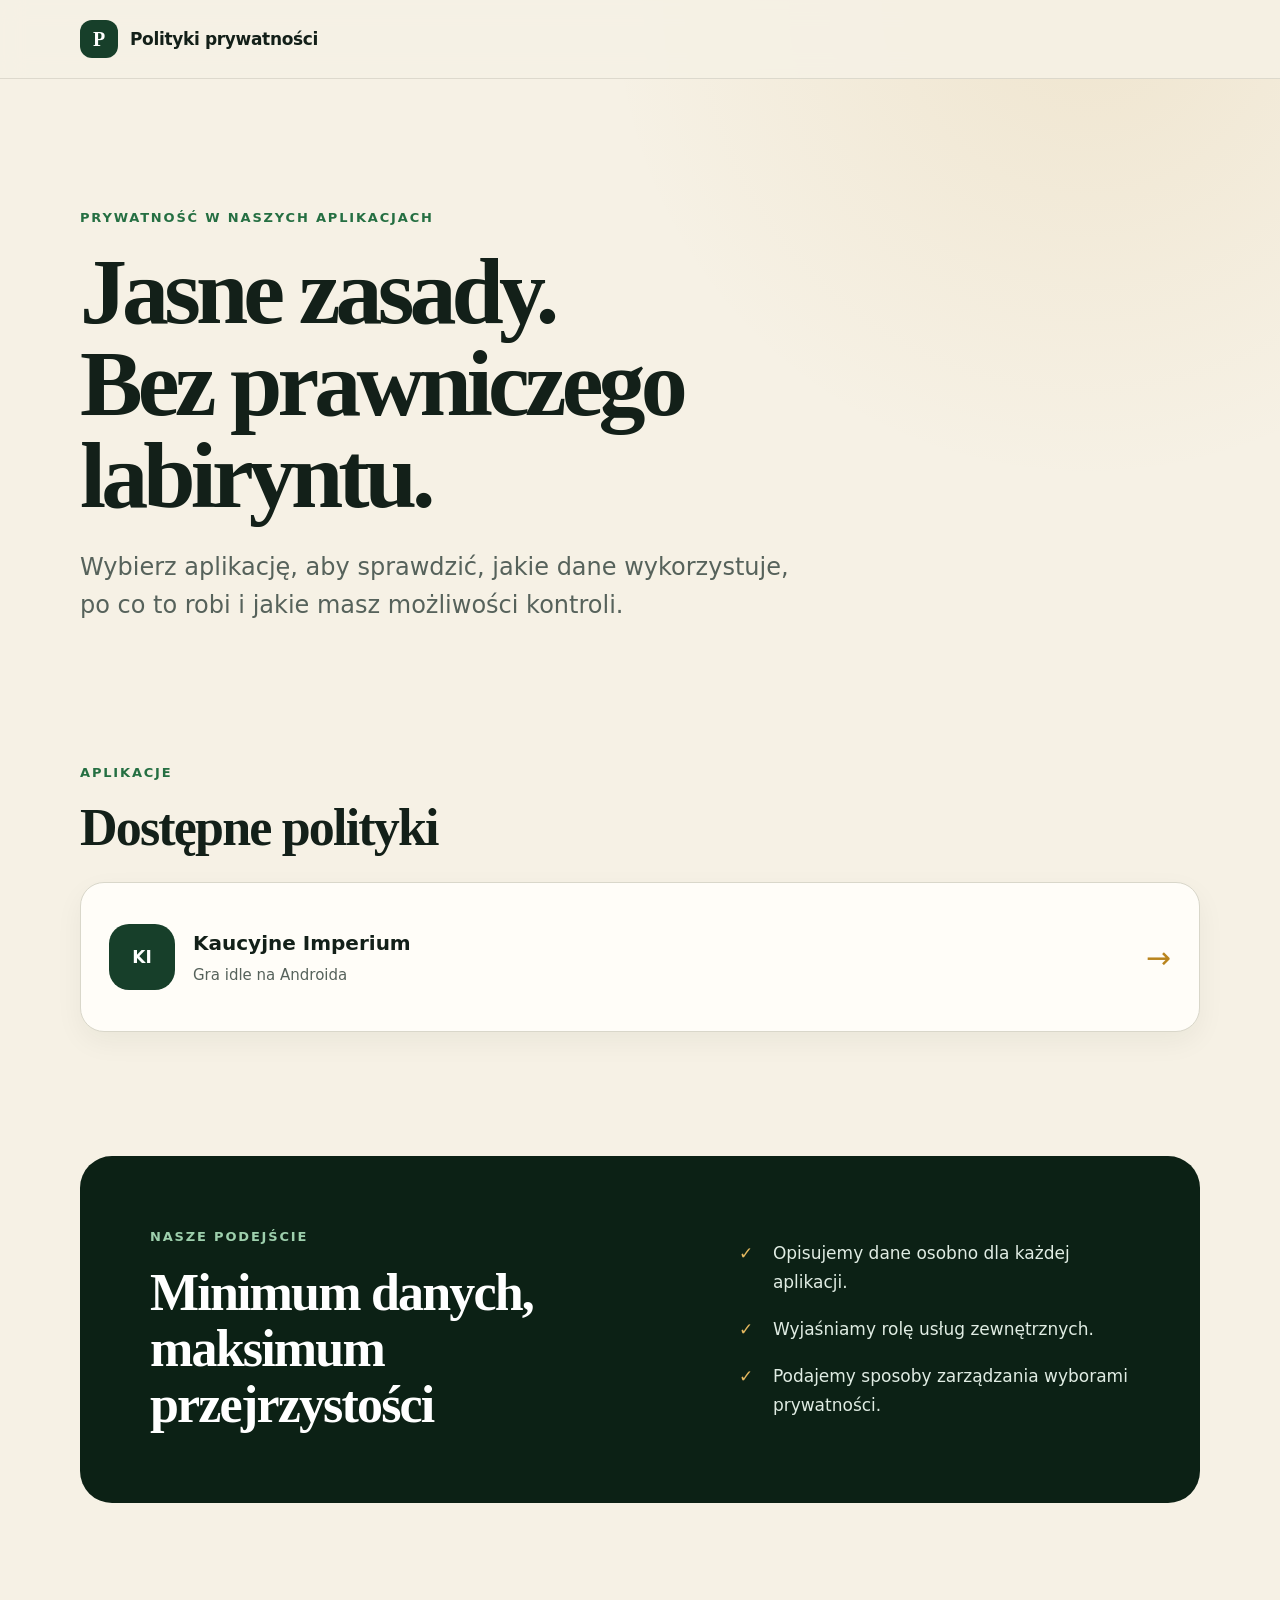
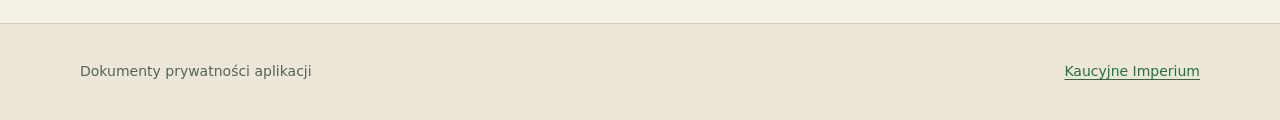
==== docs/index.html @ 93ff5a9f "Add files via upload" ====
<!doctype html>
<html lang="pl">
  <head>
    <meta charset="utf-8">
    <meta name="viewport" content="width=device-width, initial-scale=1">
    <meta name="color-scheme" content="light">
    <meta name="theme-color" content="#173f2a">
    <meta
      name="description"
      content="Polityki prywatności gier i aplikacji mobilnych wydawcy."
    >
    <title>Polityki prywatności aplikacji</title>
    <link rel="stylesheet" href="./assets/styles.css">
  </head>
  <body>
    <a class="skip-link" href="#main-content">Przejdź do treści</a>

    <header class="site-header">
      <div class="shell header-inner">
        <a class="brand" href="./" aria-label="Strona główna polityk prywatności">
          <span class="brand-mark" aria-hidden="true">P</span>
          <span>Polityki prywatności</span>
        </a>
      </div>
    </header>

    <main id="main-content">
      <section class="hero shell">
        <p class="eyebrow">Prywatność w naszych aplikacjach</p>
        <h1>Jasne zasady.<br>Bez prawniczego labiryntu.</h1>
        <p class="hero-lead">
          Wybierz aplikację, aby sprawdzić, jakie dane wykorzystuje, po co to robi
          i jakie masz możliwości kontroli.
        </p>
      </section>

      <section class="shell section-block" aria-labelledby="apps-heading">
        <div class="section-heading">
          <p class="eyebrow">Aplikacje</p>
          <h2 id="apps-heading">Dostępne polityki</h2>
        </div>

        <div class="app-grid">
          <a class="app-card" href="./privacy/kaucyjne_imperium/">
            <span class="app-card-icon" aria-hidden="true">KI</span>
            <span class="app-card-copy">
              <strong>Kaucyjne Imperium</strong>
              <span>Gra idle na Androida</span>
            </span>
            <span class="app-card-arrow" aria-hidden="true">→</span>
          </a>
        </div>
      </section>

      <section class="shell section-block compact-section" aria-labelledby="principles-heading">
        <div class="principles-card">
          <div>
            <p class="eyebrow">Nasze podejście</p>
            <h2 id="principles-heading">Minimum danych, maksimum przejrzystości</h2>
          </div>
          <ul class="check-list">
            <li>Opisujemy dane osobno dla każdej aplikacji.</li>
            <li>Wyjaśniamy rolę usług zewnętrznych.</li>
            <li>Podajemy sposoby zarządzania wyborami prywatności.</li>
          </ul>
        </div>
      </section>
    </main>

    <footer class="site-footer">
      <div class="shell footer-inner">
        <span>Dokumenty prywatności aplikacji</span>
        <a href="./privacy/kaucyjne_imperium/">Kaucyjne Imperium</a>
      </div>
    </footer>
  </body>
</html>
---- docs/assets/styles.css ----
:root {
  --ink: #132019;
  --muted: #56625b;
  --green-950: #0c2115;
  --green-900: #173f2a;
  --green-700: #256f42;
  --green-100: #dfeee3;
  --cream: #f6f1e5;
  --paper: #fffdf8;
  --line: #d9d7ca;
  --gold: #b9841d;
  --warning-bg: #fff3d5;
  --warning-line: #d99a22;
  --shadow: 0 22px 70px rgb(18 35 25 / 10%);
  --radius: 24px;
  font-family:
    Inter, ui-sans-serif, system-ui, -apple-system, BlinkMacSystemFont, "Segoe UI",
    sans-serif;
  color: var(--ink);
  background: var(--cream);
  font-synthesis: none;
  text-rendering: optimizeLegibility;
}

* {
  box-sizing: border-box;
}

html {
  scroll-behavior: smooth;
}

body {
  min-width: 320px;
  margin: 0;
  background:
    radial-gradient(circle at 85% 0%, rgb(185 132 29 / 11%), transparent 30rem),
    var(--cream);
  color: var(--ink);
  font-size: 17px;
  line-height: 1.7;
}

a {
  color: var(--green-700);
  text-underline-offset: 0.18em;
  text-decoration-thickness: 0.08em;
}

a:hover {
  color: var(--green-950);
}

a:focus-visible {
  outline: 3px solid var(--gold);
  outline-offset: 4px;
  border-radius: 4px;
}

code {
  overflow-wrap: anywhere;
  padding: 0.12em 0.38em;
  border-radius: 6px;
  background: #ebe9df;
  color: #26372d;
  font-family: "SFMono-Regular", Consolas, "Liberation Mono", monospace;
  font-size: 0.88em;
}

.shell,
.policy-shell {
  width: min(1120px, calc(100% - 40px));
  margin-inline: auto;
}

.policy-shell {
  width: min(1080px, calc(100% - 40px));
}

.skip-link {
  position: fixed;
  z-index: 20;
  top: 12px;
  left: 12px;
  padding: 10px 16px;
  border-radius: 10px;
  background: var(--paper);
  color: var(--ink);
  transform: translateY(-160%);
  transition: transform 140ms ease;
}

.skip-link:focus {
  transform: translateY(0);
}

.site-header {
  border-bottom: 1px solid rgb(19 32 25 / 11%);
  background: rgb(246 241 229 / 90%);
  backdrop-filter: blur(12px);
}

.header-inner {
  min-height: 78px;
  display: flex;
  align-items: center;
  justify-content: space-between;
  gap: 20px;
}

.brand {
  display: inline-flex;
  align-items: center;
  gap: 12px;
  color: var(--ink);
  font-weight: 800;
  text-decoration: none;
  letter-spacing: -0.02em;
}

.brand-mark {
  width: 38px;
  height: 38px;
  display: inline-grid;
  place-items: center;
  border-radius: 12px;
  background: var(--green-900);
  color: #fff;
  font-family: Georgia, serif;
  font-size: 20px;
}

.header-link {
  font-size: 15px;
  font-weight: 700;
}

.hero {
  padding-block: clamp(74px, 10vw, 140px) clamp(64px, 8vw, 110px);
}

.hero h1,
.policy-hero h1 {
  max-width: 900px;
  margin: 0;
  font-family: Georgia, "Times New Roman", serif;
  font-size: clamp(48px, 8vw, 94px);
  line-height: 0.98;
  letter-spacing: -0.052em;
}

.policy-hero h1 {
  font-size: clamp(42px, 7vw, 76px);
}

.eyebrow {
  margin: 0 0 16px;
  color: var(--green-700);
  font-size: 13px;
  font-weight: 850;
  letter-spacing: 0.14em;
  text-transform: uppercase;
}

.hero-lead {
  max-width: 720px;
  margin: 28px 0 0;
  color: var(--muted);
  font-size: clamp(19px, 2.4vw, 24px);
  line-height: 1.55;
}

.section-block {
  padding-block: 36px 88px;
}

.compact-section {
  padding-bottom: 120px;
}

.section-heading {
  margin-bottom: 26px;
}

.section-heading h2,
.principles-card h2 {
  margin: 0;
  font-family: Georgia, "Times New Roman", serif;
  font-size: clamp(32px, 5vw, 52px);
  line-height: 1.08;
  letter-spacing: -0.035em;
}

.app-grid {
  display: grid;
  grid-template-columns: repeat(auto-fit, minmax(min(100%, 340px), 1fr));
  gap: 18px;
}

.app-card {
  min-height: 150px;
  display: grid;
  grid-template-columns: auto 1fr auto;
  align-items: center;
  gap: 18px;
  padding: 28px;
  border: 1px solid var(--line);
  border-radius: var(--radius);
  background: var(--paper);
  box-shadow: 0 10px 28px rgb(18 35 25 / 5%);
  color: var(--ink);
  text-decoration: none;
  transition: transform 160ms ease, box-shadow 160ms ease, border-color 160ms ease;
}

.app-card:hover {
  border-color: rgb(37 111 66 / 45%);
  box-shadow: var(--shadow);
  color: var(--ink);
  transform: translateY(-3px);
}

.app-card-icon {
  width: 66px;
  height: 66px;
  display: grid;
  place-items: center;
  border-radius: 20px;
  background: var(--green-900);
  color: #fff;
  font-weight: 900;
}

.app-card-copy {
  display: grid;
  gap: 3px;
}

.app-card-copy strong {
  font-size: 20px;
}

.app-card-copy span {
  color: var(--muted);
  font-size: 15px;
}

.app-card-arrow {
  color: var(--gold);
  font-size: 30px;
}

.principles-card {
  display: grid;
  grid-template-columns: minmax(0, 1fr) minmax(300px, 0.8fr);
  gap: clamp(38px, 8vw, 100px);
  padding: clamp(30px, 6vw, 70px);
  border-radius: 32px;
  background: var(--green-950);
  color: #fff;
}

.principles-card .eyebrow {
  color: #9ed0ad;
}

.check-list {
  display: grid;
  align-content: center;
  gap: 18px;
  margin: 0;
  padding: 0;
  list-style: none;
}

.check-list li {
  position: relative;
  padding-left: 34px;
  color: #e0ece3;
}

.check-list li::before {
  content: "✓";
  position: absolute;
  left: 0;
  color: #e4b85f;
  font-weight: 900;
}

.breadcrumbs {
  display: flex;
  flex-wrap: wrap;
  gap: 10px;
  padding-block: 34px 18px;
  color: var(--muted);
  font-size: 14px;
}

.policy-hero {
  padding-block: 32px 56px;
}

.policy-meta {
  display: grid;
  grid-template-columns: repeat(3, minmax(0, 1fr));
  gap: 1px;
  margin: 48px 0 0;
  overflow: hidden;
  border: 1px solid var(--line);
  border-radius: 20px;
  background: var(--line);
}

.policy-meta div {
  min-width: 0;
  padding: 20px;
  background: var(--paper);
}

.policy-meta dt {
  margin-bottom: 6px;
  color: var(--muted);
  font-size: 12px;
  font-weight: 800;
  letter-spacing: 0.08em;
  text-transform: uppercase;
}

.policy-meta dd {
  margin: 0;
  font-size: 15px;
  font-weight: 700;
}

.publish-warning {
  margin-bottom: 28px;
  padding: 20px 24px;
  border: 1px solid var(--warning-line);
  border-radius: 16px;
  background: var(--warning-bg);
}

.publish-warning strong {
  display: block;
  margin-bottom: 4px;
}

.publish-warning p {
  margin: 0;
}

.policy-layout {
  display: grid;
  grid-template-columns: 260px minmax(0, 1fr);
  align-items: start;
  gap: 28px;
  padding-bottom: 120px;
}

.toc-card {
  position: sticky;
  top: 24px;
  padding: 22px;
  border: 1px solid var(--line);
  border-radius: 18px;
  background: rgb(255 253 248 / 78%);
}

.toc-card h2 {
  margin: 0 0 12px;
  font-size: 14px;
  letter-spacing: 0.08em;
  text-transform: uppercase;
}

.toc-card ol {
  display: grid;
  gap: 7px;
  margin: 0;
  padding-left: 22px;
  color: var(--muted);
  font-size: 13px;
  line-height: 1.45;
}

.toc-card a {
  color: inherit;
}

.policy-card {
  overflow: hidden;
  border: 1px solid var(--line);
  border-radius: 28px;
  background: var(--paper);
  box-shadow: var(--shadow);
}

.policy-card section {
  scroll-margin-top: 24px;
  padding: clamp(30px, 5vw, 54px);
  border-bottom: 1px solid var(--line);
}

.policy-card section:last-child {
  border-bottom: 0;
}

.policy-card h2 {
  margin: 0 0 20px;
  font-family: Georgia, "Times New Roman", serif;
  font-size: clamp(29px, 4vw, 40px);
  line-height: 1.14;
  letter-spacing: -0.025em;
}

.policy-card p {
  margin: 0 0 18px;
}

.policy-card p:last-child {
  margin-bottom: 0;
}

.policy-card ul {
  display: grid;
  gap: 9px;
  margin: 18px 0 22px;
  padding-left: 26px;
}

.section-number {
  margin-bottom: 8px !important;
  color: var(--gold);
  font-size: 12px;
  font-weight: 900;
  letter-spacing: 0.18em;
}

.link-panel {
  display: grid;
  gap: 8px;
  margin-top: 26px;
  padding: 20px;
  border-left: 4px solid var(--green-700);
  border-radius: 0 14px 14px 0;
  background: var(--green-100);
  font-size: 15px;
}

.contact-card {
  display: grid;
  gap: 4px;
  padding: 22px;
  border-radius: 16px;
  background: var(--green-100);
  font-style: normal;
}

.site-footer {
  border-top: 1px solid rgb(19 32 25 / 14%);
  background: #ede7d9;
}

.footer-inner {
  min-height: 96px;
  display: flex;
  align-items: center;
  justify-content: space-between;
  gap: 24px;
  color: var(--muted);
  font-size: 14px;
}

@media (max-width: 820px) {
  .principles-card,
  .policy-layout {
    grid-template-columns: 1fr;
  }

  .toc-card {
    position: static;
  }

  .policy-meta {
    grid-template-columns: 1fr;
  }
}

@media (max-width: 560px) {
  body {
    font-size: 16px;
  }

  .shell,
  .policy-shell {
    width: min(100% - 24px, 1080px);
  }

  .header-inner {
    min-height: 68px;
  }

  .header-link {
    display: none;
  }

  .hero {
    padding-top: 66px;
  }

  .app-card {
    grid-template-columns: auto 1fr;
  }

  .app-card-arrow {
    display: none;
  }

  .policy-card,
  .principles-card {
    border-radius: 20px;
  }

  .footer-inner {
    align-items: flex-start;
    flex-direction: column;
    justify-content: center;
  }
}

@media (prefers-reduced-motion: reduce) {
  html {
    scroll-behavior: auto;
  }

  *,
  *::before,
  *::after {
    transition-duration: 0.01ms !important;
  }
}

@media print {
  :root,
  body {
    background: #fff;
  }

  .site-header,
  .site-footer,
  .breadcrumbs,
  .toc-card,
  .publish-warning {
    display: none;
  }

  .policy-shell {
    width: 100%;
  }

  .policy-hero {
    padding-top: 0;
  }

  .policy-layout {
    display: block;
    padding: 0;
  }

  .policy-card {
    border: 0;
    box-shadow: none;
  }

  .policy-card section {
    break-inside: avoid;
  }

  a {
    color: inherit;
  }
}
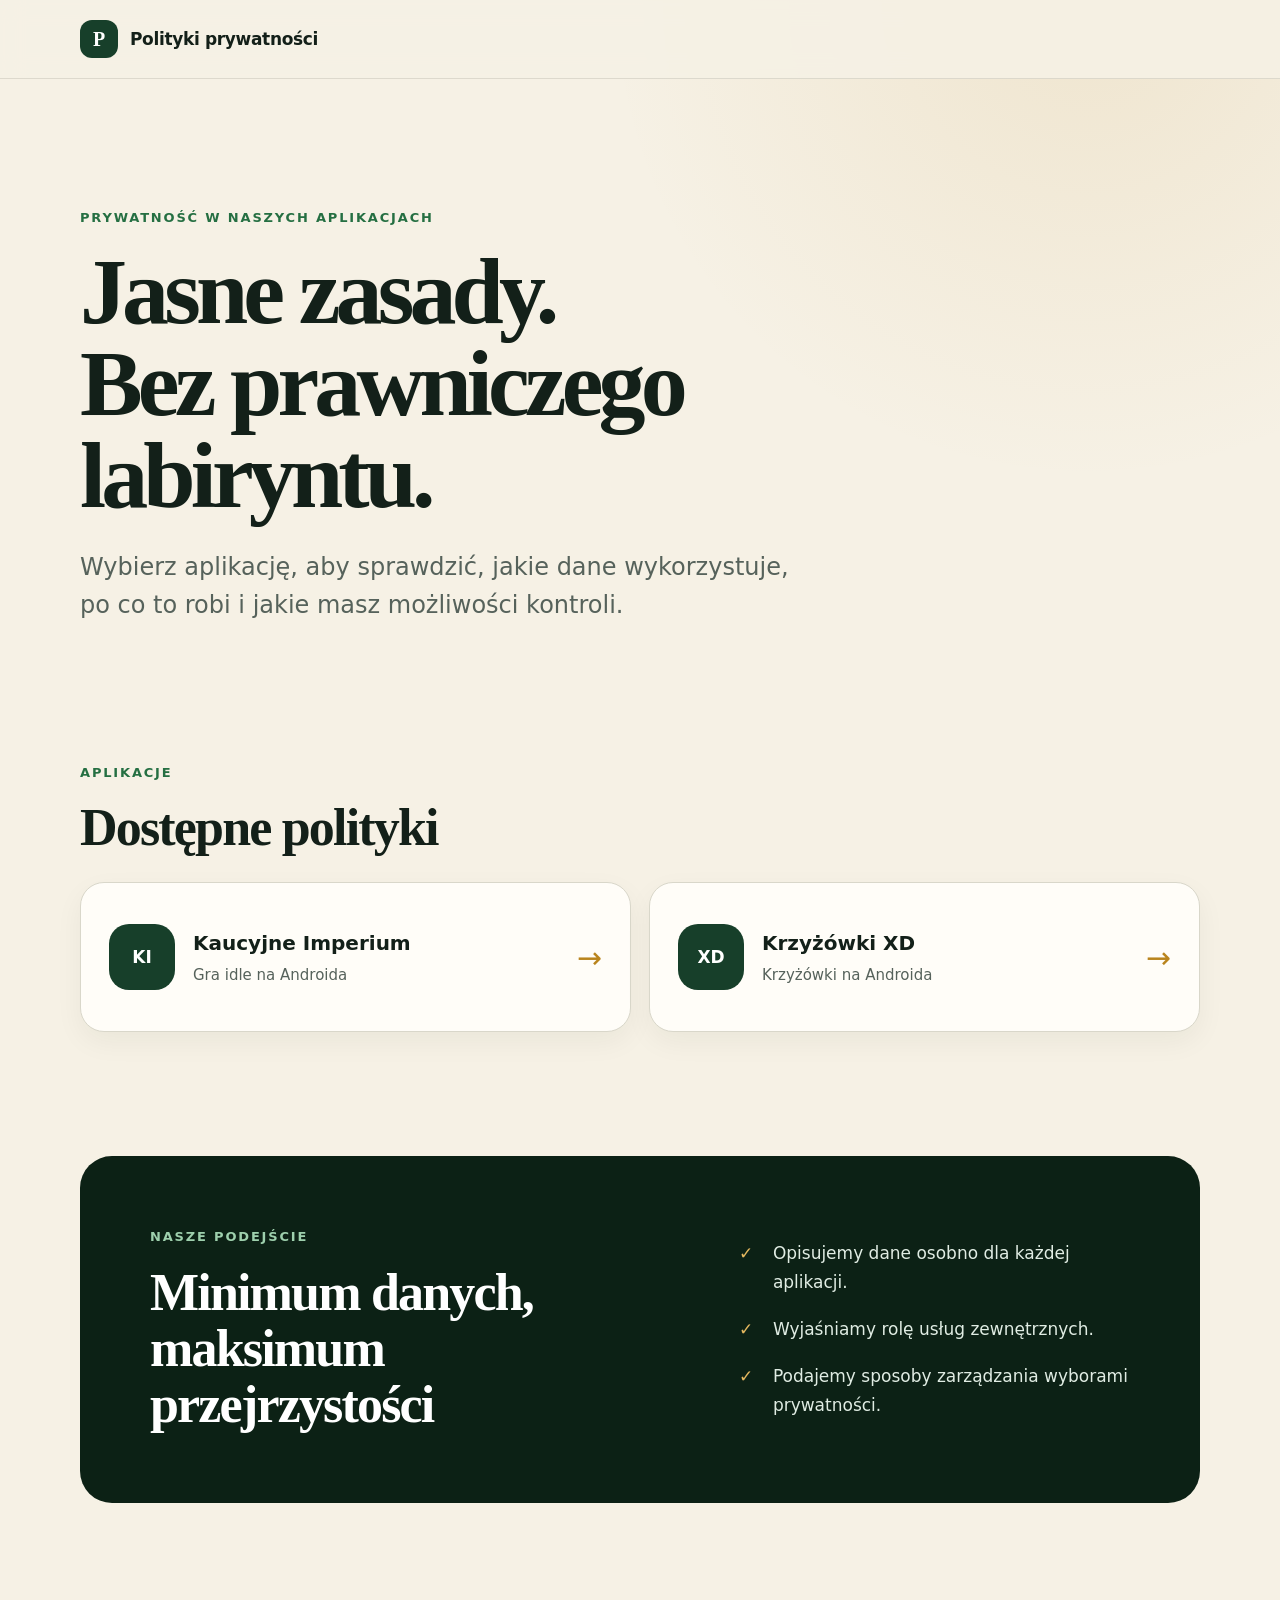
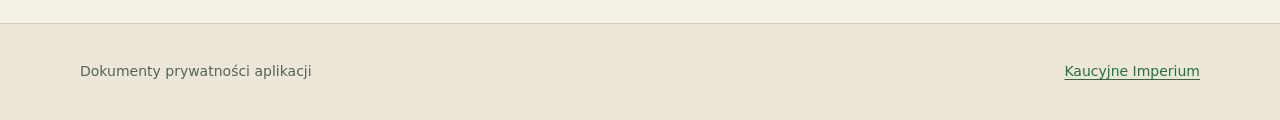
==== commit 8359a6dc: "Add new app card for Krzyżówki XD" ====
--- a/docs/index.html
+++ b/docs/index.html
@@ -49,6 +49,15 @@
             </span>
             <span class="app-card-arrow" aria-hidden="true">→</span>
           </a>
+
+          <a class="app-card" href="./privacy/kaucyjne_imperium/">
+            <span class="app-card-icon" aria-hidden="true">XD</span>
+            <span class="app-card-copy">
+              <strong>Krzyżówki XD</strong>
+              <span>Krzyżówki na Androida</span>
+            </span>
+            <span class="app-card-arrow" aria-hidden="true">→</span>
+          </a>
         </div>
       </section>
 
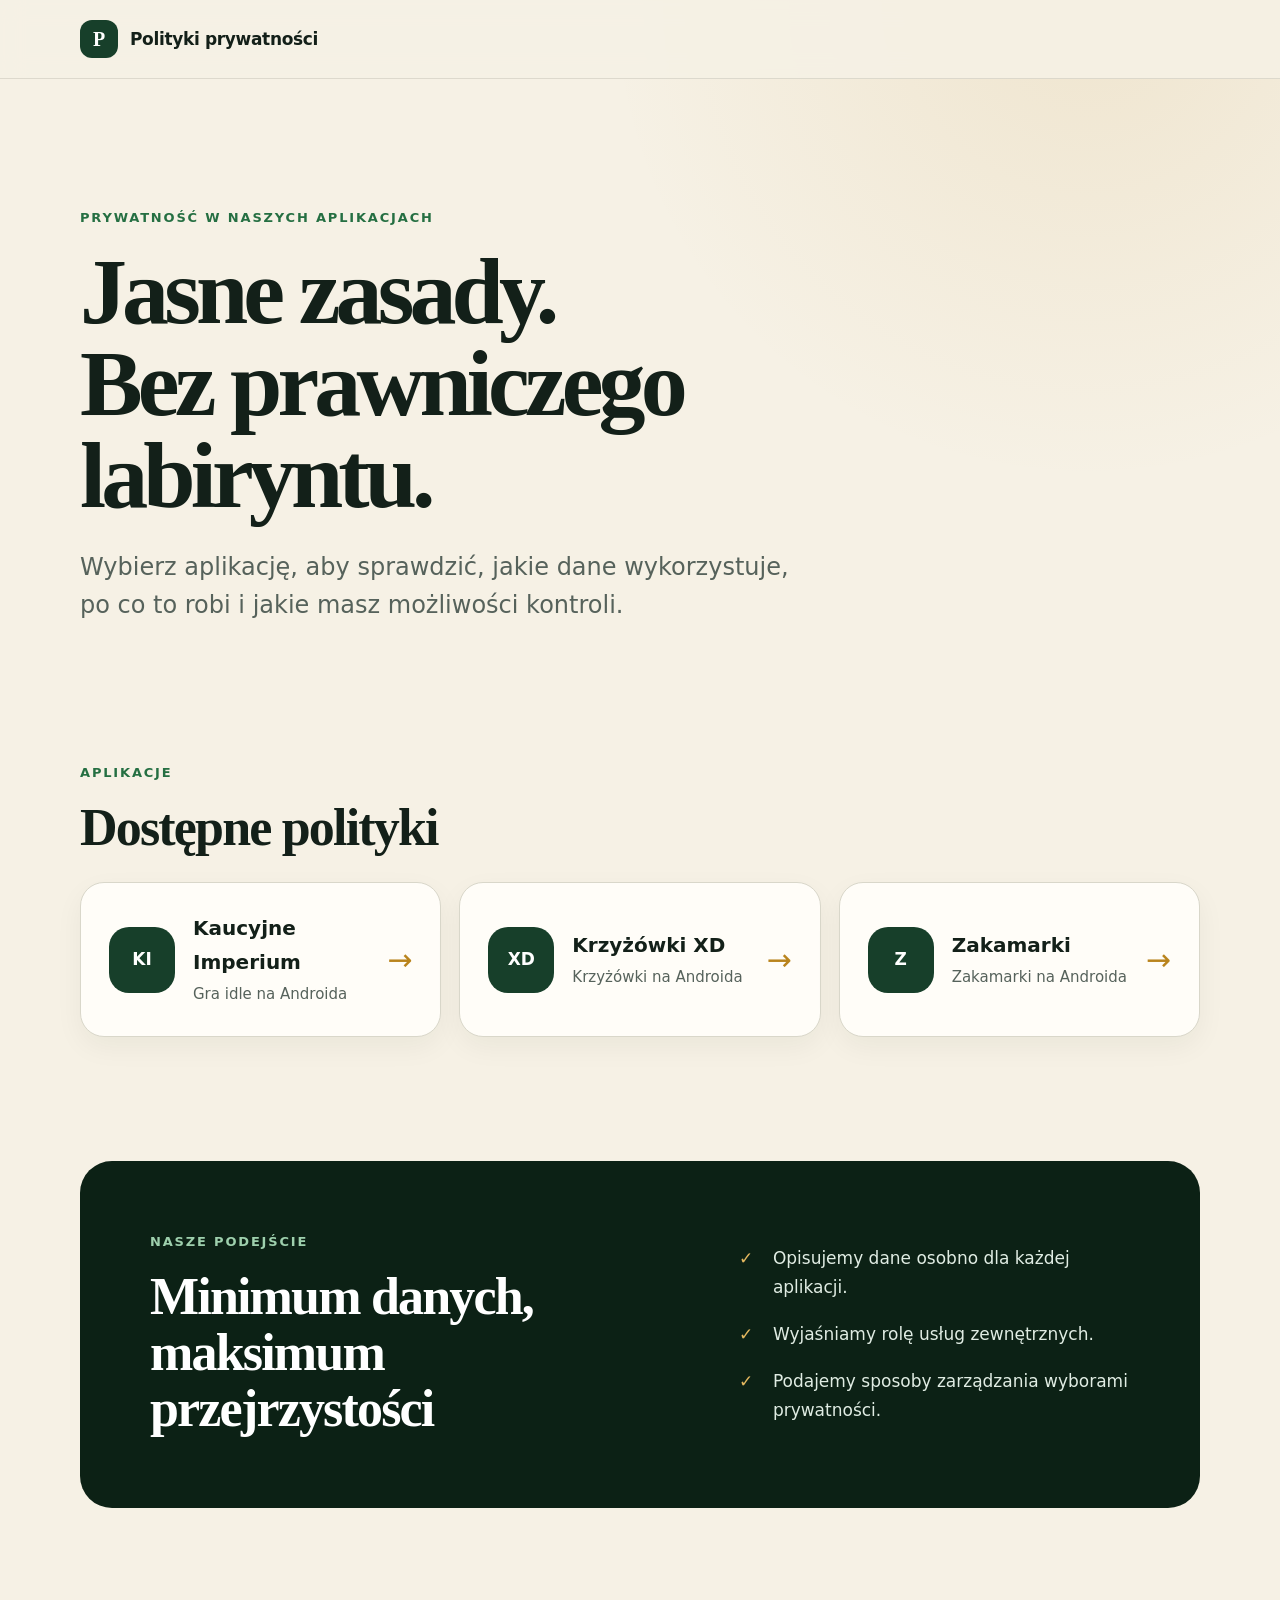
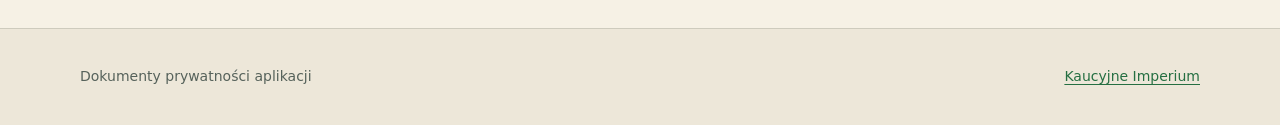
==== commit fbb75747: "polityka zakamarkow" ====
--- a/docs/index.html
+++ b/docs/index.html
@@ -50,11 +50,20 @@
             <span class="app-card-arrow" aria-hidden="true">→</span>
           </a>
 
-          <a class="app-card" href="./privacy/kaucyjne_imperium/">
+          <a class="app-card" href="./privacy/krzyzowki_xd/">
             <span class="app-card-icon" aria-hidden="true">XD</span>
             <span class="app-card-copy">
               <strong>Krzyżówki XD</strong>
               <span>Krzyżówki na Androida</span>
+            </span>
+            <span class="app-card-arrow" aria-hidden="true">→</span>
+          </a>
+
+          <a class="app-card" href="./privacy/zakamarki/">
+            <span class="app-card-icon" aria-hidden="true">Z</span>
+            <span class="app-card-copy">
+              <strong>Zakamarki</strong>
+              <span>Zakamarki na Androida</span>
             </span>
             <span class="app-card-arrow" aria-hidden="true">→</span>
           </a>
